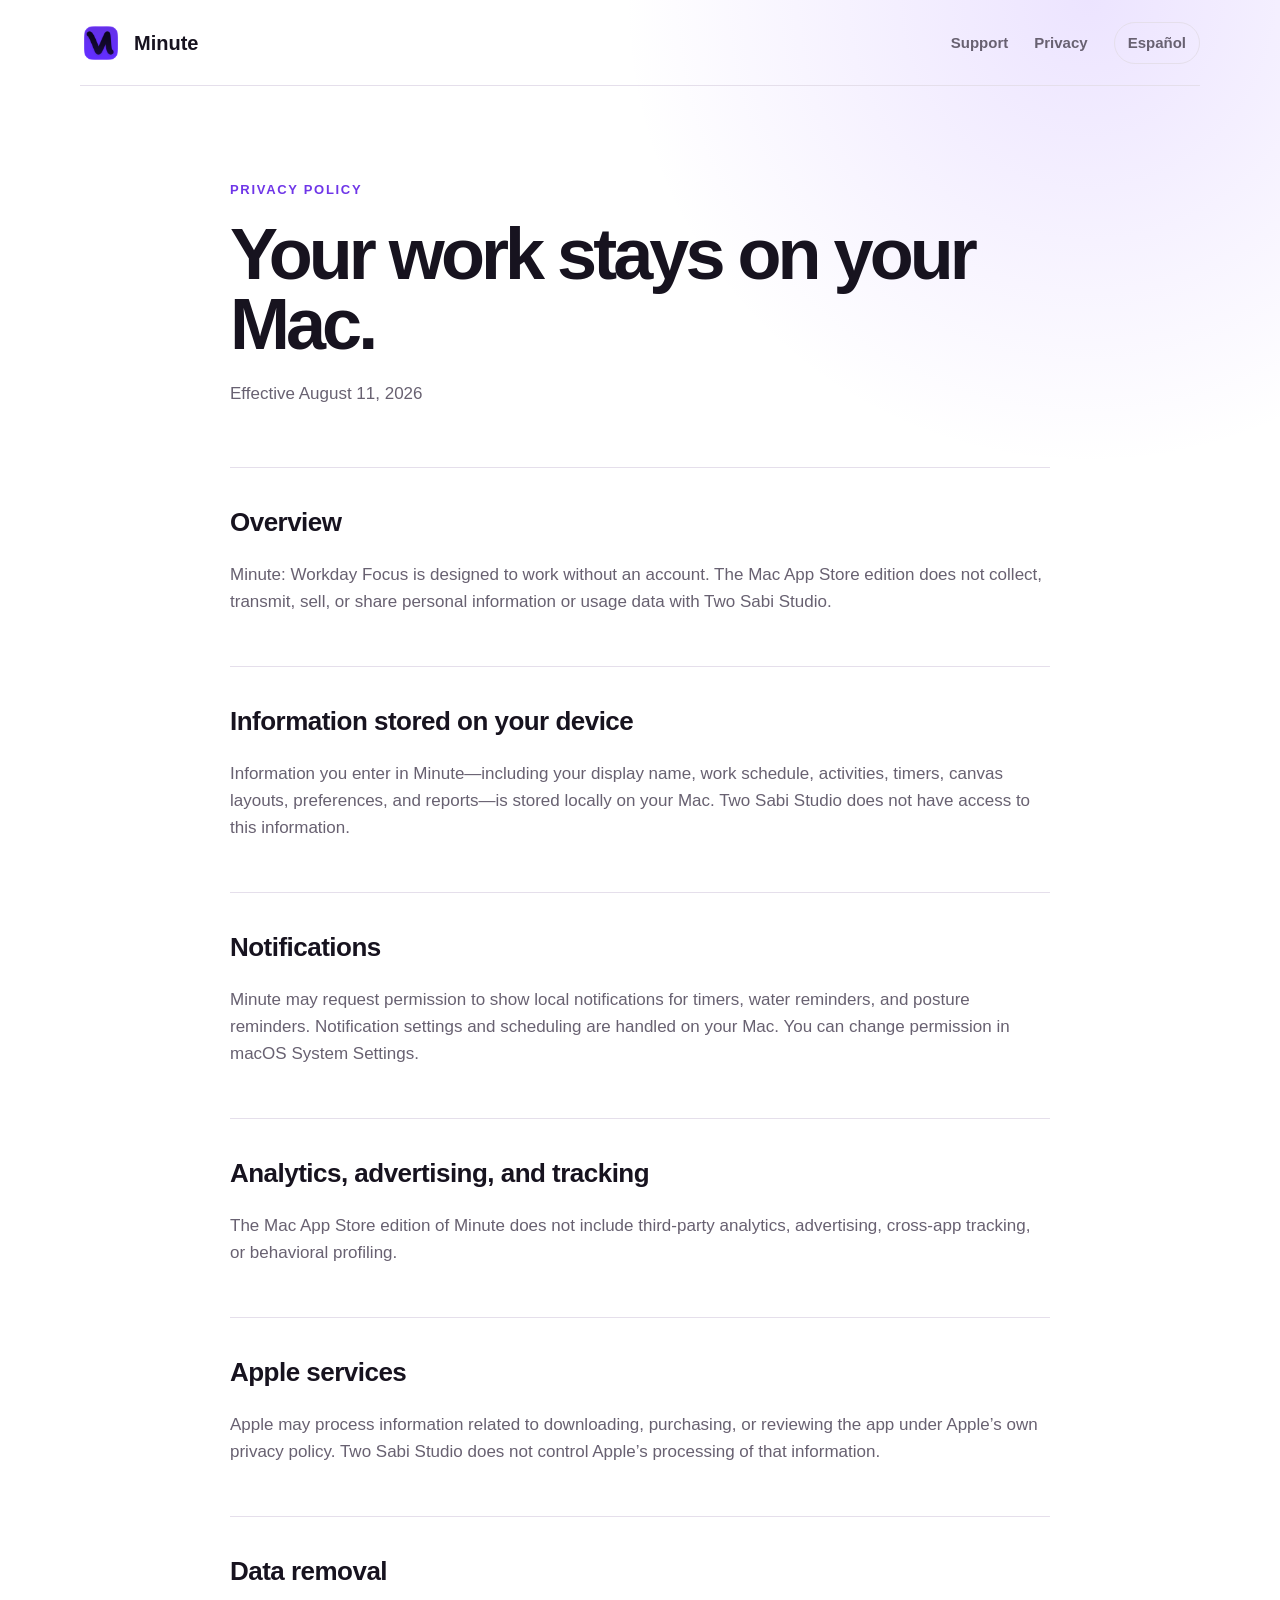
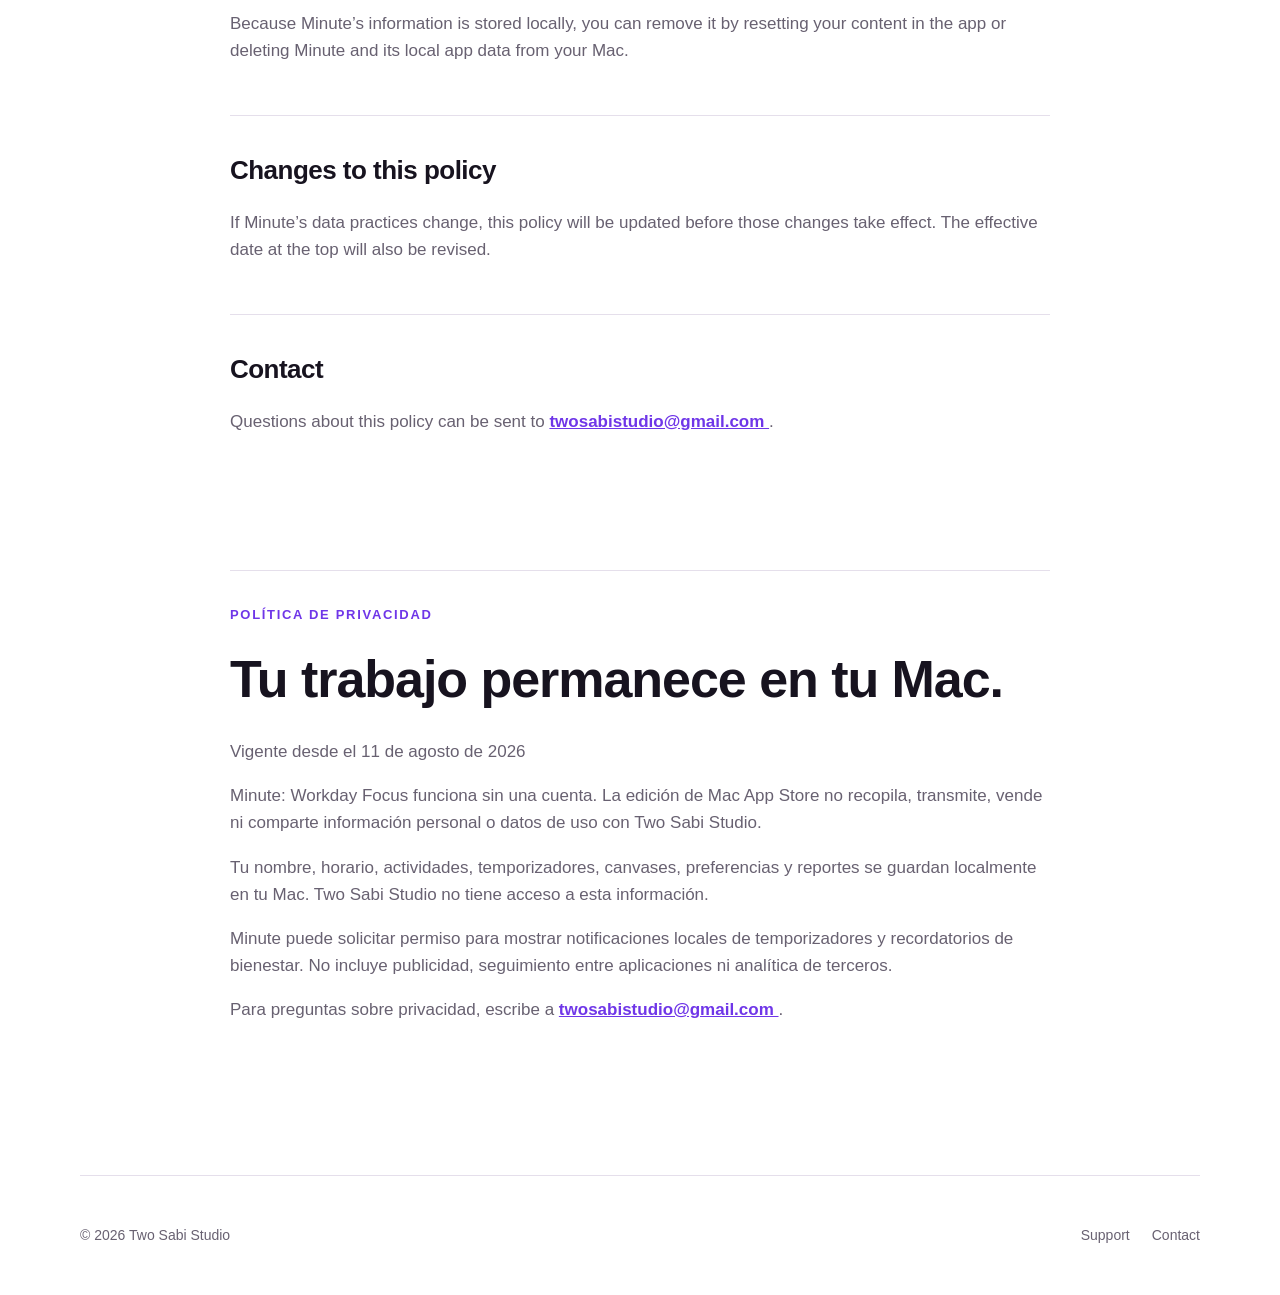
==== privacy.html @ 8495b017 "Publish Minute support and privacy pages" ====
<!doctype html>
<html lang="en">
  <head>
    <meta charset="UTF-8" />
    <meta name="viewport" content="width=device-width, initial-scale=1.0" />
    <meta name="description" content="Privacy Policy for Minute: Workday Focus." />
    <meta name="theme-color" content="#6f36e8" />
    <title>Minute Privacy Policy</title>
    <link rel="icon" href="icon.png" />
    <link rel="stylesheet" href="styles.css" />
  </head>
  <body>
    <header class="site-header">
      <a class="brand" href="./" aria-label="Minute Support home">
        <img src="icon.png" alt="" />
        <span>Minute</span>
      </a>
      <nav aria-label="Main navigation">
        <a href="./">Support</a>
        <a href="#english">Privacy</a>
        <a class="language-link" href="#es">Español</a>
      </nav>
    </header>

    <main class="policy" id="english">
      <div class="eyebrow">PRIVACY POLICY</div>
      <h1>Your work stays on your Mac.</h1>
      <p class="policy-date">Effective August 11, 2026</p>

      <section>
        <h2>Overview</h2>
        <p>
          Minute: Workday Focus is designed to work without an account. The Mac
          App Store edition does not collect, transmit, sell, or share personal
          information or usage data with Two Sabi Studio.
        </p>
      </section>

      <section>
        <h2>Information stored on your device</h2>
        <p>
          Information you enter in Minute—including your display name, work
          schedule, activities, timers, canvas layouts, preferences, and
          reports—is stored locally on your Mac. Two Sabi Studio does not have
          access to this information.
        </p>
      </section>

      <section>
        <h2>Notifications</h2>
        <p>
          Minute may request permission to show local notifications for timers,
          water reminders, and posture reminders. Notification settings and
          scheduling are handled on your Mac. You can change permission in
          macOS System Settings.
        </p>
      </section>

      <section>
        <h2>Analytics, advertising, and tracking</h2>
        <p>
          The Mac App Store edition of Minute does not include third-party
          analytics, advertising, cross-app tracking, or behavioral profiling.
        </p>
      </section>

      <section>
        <h2>Apple services</h2>
        <p>
          Apple may process information related to downloading, purchasing, or
          reviewing the app under Apple’s own privacy policy. Two Sabi Studio
          does not control Apple’s processing of that information.
        </p>
      </section>

      <section>
        <h2>Data removal</h2>
        <p>
          Because Minute’s information is stored locally, you can remove it by
          resetting your content in the app or deleting Minute and its local app
          data from your Mac.
        </p>
      </section>

      <section>
        <h2>Changes to this policy</h2>
        <p>
          If Minute’s data practices change, this policy will be updated before
          those changes take effect. The effective date at the top will also be
          revised.
        </p>
      </section>

      <section>
        <h2>Contact</h2>
        <p>
          Questions about this policy can be sent to
          <a href="mailto:twosabistudio@gmail.com?subject=Minute%20Privacy">
            twosabistudio@gmail.com
          </a>.
        </p>
      </section>

      <div class="policy-divider" aria-hidden="true"></div>

      <section id="es" lang="es">
        <div class="eyebrow">POLÍTICA DE PRIVACIDAD</div>
        <h2 class="spanish-title">Tu trabajo permanece en tu Mac.</h2>
        <p class="policy-date">Vigente desde el 11 de agosto de 2026</p>
        <p>
          Minute: Workday Focus funciona sin una cuenta. La edición de Mac App
          Store no recopila, transmite, vende ni comparte información personal
          o datos de uso con Two Sabi Studio.
        </p>
        <p>
          Tu nombre, horario, actividades, temporizadores, canvases,
          preferencias y reportes se guardan localmente en tu Mac. Two Sabi
          Studio no tiene acceso a esta información.
        </p>
        <p>
          Minute puede solicitar permiso para mostrar notificaciones locales de
          temporizadores y recordatorios de bienestar. No incluye publicidad,
          seguimiento entre aplicaciones ni analítica de terceros.
        </p>
        <p>
          Para preguntas sobre privacidad, escribe a
          <a href="mailto:twosabistudio@gmail.com?subject=Privacidad%20de%20Minute">
            twosabistudio@gmail.com
          </a>.
        </p>
      </section>
    </main>

    <footer>
      <span>© 2026 Two Sabi Studio</span>
      <div>
        <a href="./">Support</a>
        <a href="mailto:twosabistudio@gmail.com">Contact</a>
      </div>
    </footer>
  </body>
</html>
---- styles.css ----
:root {
  color-scheme: light;
  --ink: #17131f;
  --muted: #686171;
  --line: #e5dfeb;
  --surface: #f8f5fb;
  --purple: #6f36e8;
  --purple-dark: #4c16bb;
  font-family: -apple-system, BlinkMacSystemFont, "SF Pro Display", "Segoe UI", sans-serif;
}

* { box-sizing: border-box; }

html { scroll-behavior: smooth; }

body {
  margin: 0;
  color: var(--ink);
  background:
    radial-gradient(circle at 85% 0%, rgba(151, 105, 255, 0.18), transparent 29rem),
    #fff;
  font-size: 17px;
  line-height: 1.6;
}

a { color: inherit; }

.site-header,
main,
footer {
  width: min(1120px, calc(100% - 40px));
  margin-inline: auto;
}

.site-header {
  min-height: 86px;
  display: flex;
  align-items: center;
  justify-content: space-between;
  border-bottom: 1px solid var(--line);
}

.brand {
  display: inline-flex;
  align-items: center;
  gap: 12px;
  font-size: 20px;
  font-weight: 750;
  text-decoration: none;
}

.brand img {
  width: 42px;
  height: 42px;
  border-radius: 11px;
}

nav { display: flex; align-items: center; gap: 26px; }
nav a { color: var(--muted); font-size: 15px; font-weight: 650; text-decoration: none; }
nav a:hover, nav a:focus-visible { color: var(--purple); }

.language-link {
  padding: 8px 13px;
  border: 1px solid var(--line);
  border-radius: 999px;
}

.hero {
  max-width: 820px;
  padding: 108px 0 116px;
}

.eyebrow,
.section-heading > span,
.contact-card span {
  color: var(--purple);
  font-size: 13px;
  font-weight: 800;
  letter-spacing: 0.13em;
}

h1 {
  margin: 18px 0 20px;
  max-width: 790px;
  font-size: clamp(48px, 7vw, 84px);
  line-height: 0.98;
  letter-spacing: -0.055em;
}

.hero p {
  max-width: 680px;
  color: var(--muted);
  font-size: clamp(19px, 2.5vw, 25px);
  line-height: 1.45;
}

.primary-button {
  display: inline-block;
  margin-top: 22px;
  padding: 14px 22px;
  color: #fff;
  background: var(--purple);
  border-radius: 14px;
  font-weight: 750;
  text-decoration: none;
  box-shadow: 0 12px 28px rgba(83, 33, 195, 0.22);
}

.primary-button:hover, .primary-button:focus-visible { background: var(--purple-dark); }

.section { padding: 88px 0; border-top: 1px solid var(--line); }
.section-heading { margin-bottom: 40px; }
.section-heading h2, .contact-card h2 {
  margin: 8px 0 0;
  font-size: clamp(32px, 4vw, 48px);
  line-height: 1.08;
  letter-spacing: -0.035em;
}

.faq-grid {
  display: grid;
  grid-template-columns: repeat(2, minmax(0, 1fr));
  gap: 18px;
}

.faq-grid article {
  padding: 30px;
  background: rgba(248, 245, 251, 0.84);
  border: 1px solid var(--line);
  border-radius: 22px;
}

.faq-grid h3 { margin: 0 0 10px; font-size: 21px; }
.faq-grid p, .spanish p { margin: 0; color: var(--muted); }

.contact-card {
  display: grid;
  grid-template-columns: minmax(0, 1fr) auto;
  align-items: center;
  gap: 40px;
  margin-block: 78px;
  padding: clamp(32px, 6vw, 62px);
  color: #fff;
  background: linear-gradient(135deg, #231538, #5d26d3 70%, #8154f0);
  border-radius: 28px;
  box-shadow: 0 24px 70px rgba(65, 25, 143, 0.2);
}

.contact-card span { color: #d9c8ff; }
.contact-card p { margin-bottom: 0; color: #e8dff7; }
.contact-card > a {
  padding: 14px 18px;
  background: #fff;
  color: var(--purple-dark);
  border-radius: 13px;
  font-weight: 750;
  text-decoration: none;
}

.spanish { max-width: 760px; }
.spanish p + p { margin-top: 16px; }
.text-link { display: inline-block; margin-top: 24px; color: var(--purple); font-weight: 750; }

.policy { max-width: 820px; padding: 94px 0 100px; }
.policy h1 { font-size: clamp(44px, 6vw, 72px); }
.policy-date { color: var(--muted); }
.policy section { padding: 34px 0; border-top: 1px solid var(--line); }
.policy section:first-of-type { margin-top: 60px; }
.policy h2 { margin: 0 0 10px; font-size: 26px; letter-spacing: -0.02em; }
.policy section p { color: var(--muted); }
.policy section a { color: var(--purple); font-weight: 650; }
.policy-divider { height: 84px; }
.policy .spanish-title { margin-top: 12px; font-size: clamp(34px, 5vw, 52px); }

footer {
  min-height: 120px;
  display: flex;
  align-items: center;
  justify-content: space-between;
  gap: 24px;
  color: var(--muted);
  border-top: 1px solid var(--line);
  font-size: 14px;
}

footer div { display: flex; gap: 22px; }
footer a { text-decoration: none; }
footer a:hover, footer a:focus-visible { color: var(--purple); }

@media (max-width: 720px) {
  .site-header { align-items: flex-start; padding: 20px 0; }
  nav { gap: 12px; }
  nav a:not(.language-link) { display: none; }
  .hero { padding: 74px 0 82px; }
  .faq-grid { grid-template-columns: 1fr; }
  .contact-card { grid-template-columns: 1fr; }
  .contact-card > a { overflow-wrap: anywhere; text-align: center; }
  footer { align-items: flex-start; flex-direction: column; justify-content: center; }
}

@media (prefers-reduced-motion: reduce) {
  html { scroll-behavior: auto; }
}
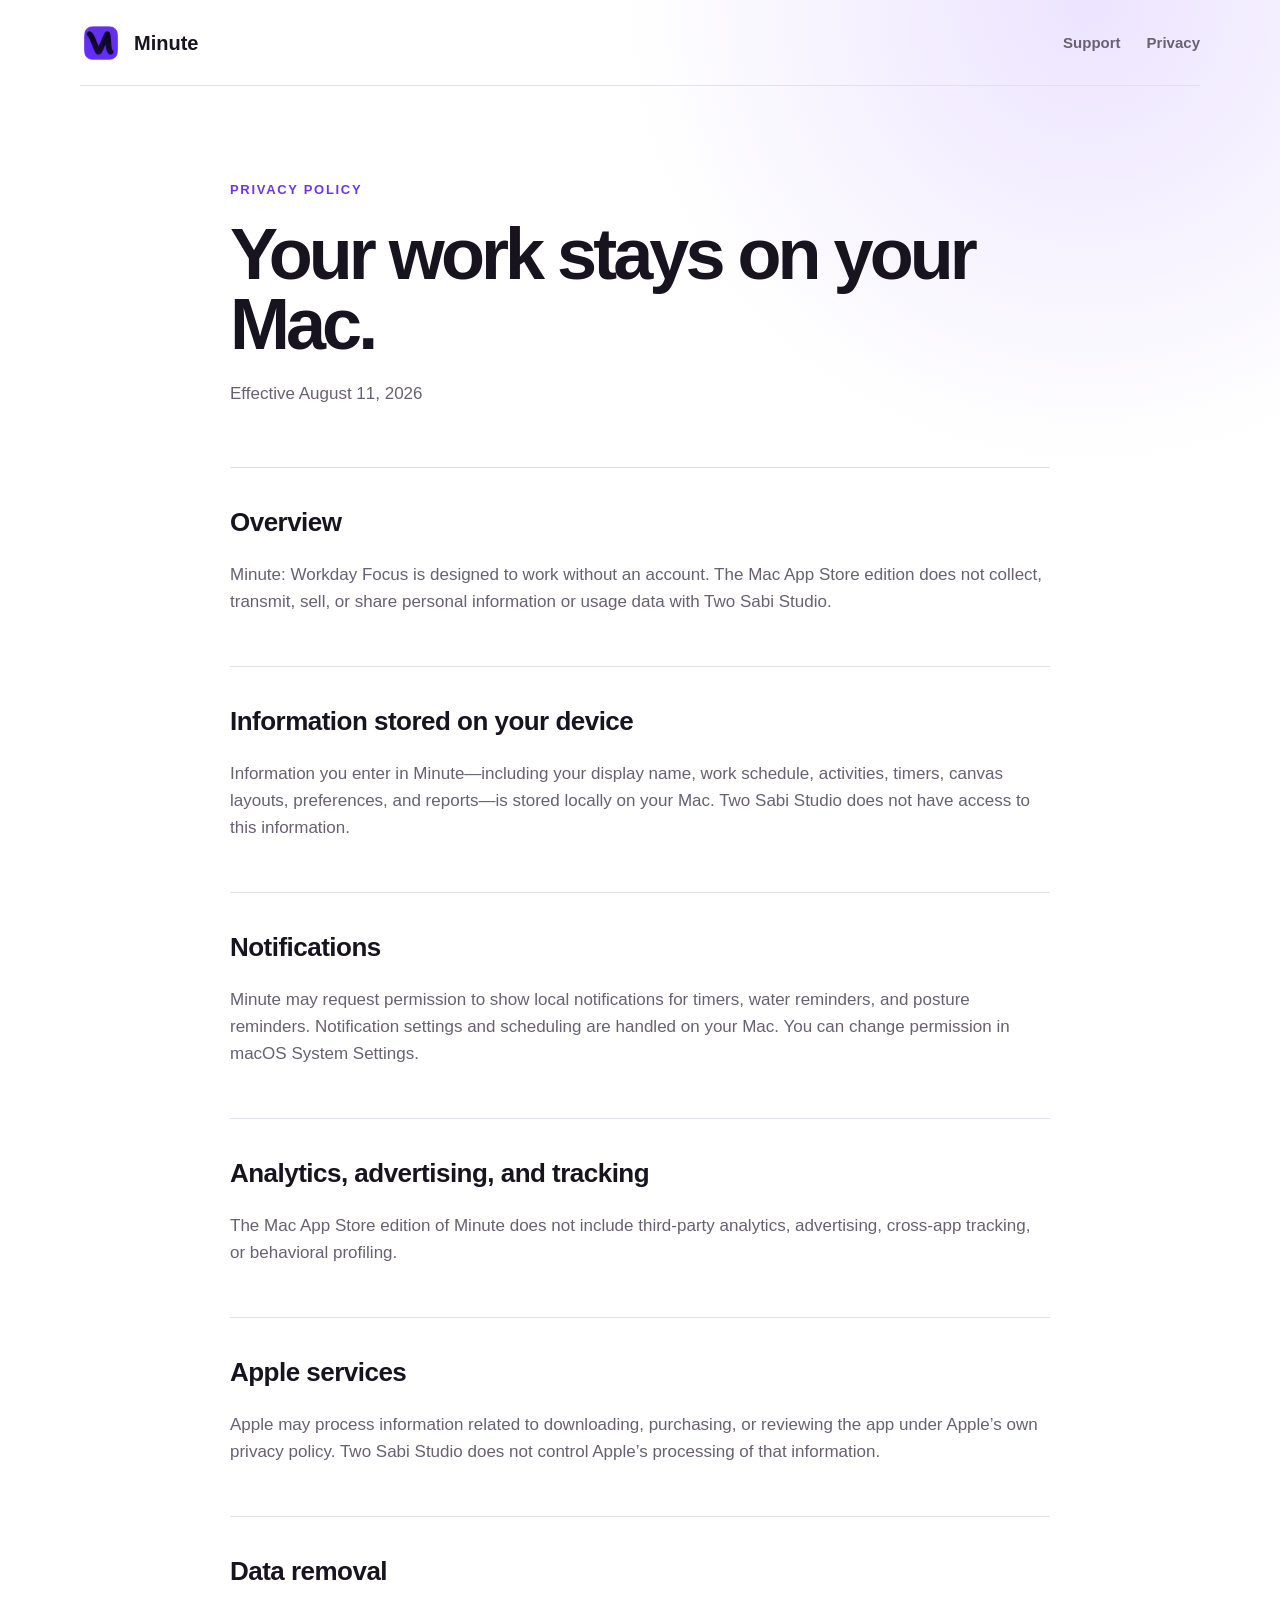
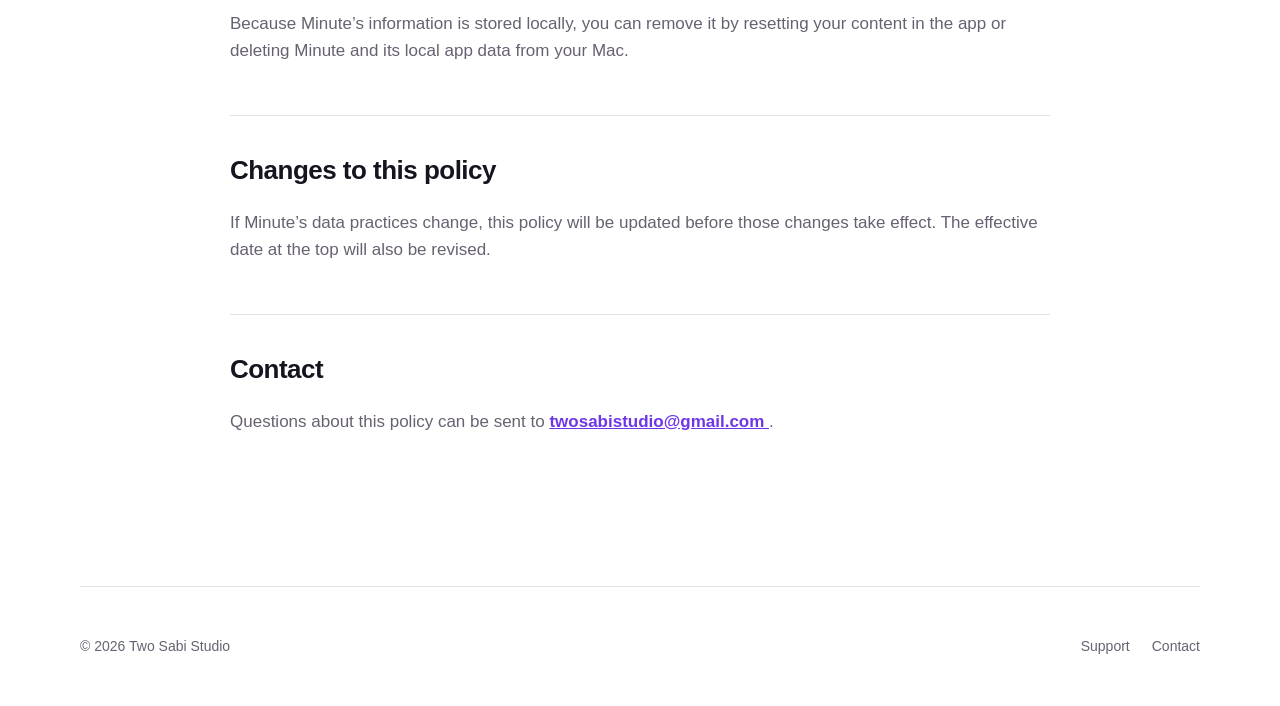
==== commit 38d790b3: "Make privacy policy English only" ====
--- a/privacy.html
+++ b/privacy.html
@@ -18,7 +18,6 @@
       <nav aria-label="Main navigation">
         <a href="./">Support</a>
         <a href="#english">Privacy</a>
-        <a class="language-link" href="#es">Español</a>
       </nav>
     </header>
 
@@ -101,34 +100,6 @@
         </p>
       </section>
 
-      <div class="policy-divider" aria-hidden="true"></div>
-
-      <section id="es" lang="es">
-        <div class="eyebrow">POLÍTICA DE PRIVACIDAD</div>
-        <h2 class="spanish-title">Tu trabajo permanece en tu Mac.</h2>
-        <p class="policy-date">Vigente desde el 11 de agosto de 2026</p>
-        <p>
-          Minute: Workday Focus funciona sin una cuenta. La edición de Mac App
-          Store no recopila, transmite, vende ni comparte información personal
-          o datos de uso con Two Sabi Studio.
-        </p>
-        <p>
-          Tu nombre, horario, actividades, temporizadores, canvases,
-          preferencias y reportes se guardan localmente en tu Mac. Two Sabi
-          Studio no tiene acceso a esta información.
-        </p>
-        <p>
-          Minute puede solicitar permiso para mostrar notificaciones locales de
-          temporizadores y recordatorios de bienestar. No incluye publicidad,
-          seguimiento entre aplicaciones ni analítica de terceros.
-        </p>
-        <p>
-          Para preguntas sobre privacidad, escribe a
-          <a href="mailto:twosabistudio@gmail.com?subject=Privacidad%20de%20Minute">
-            twosabistudio@gmail.com
-          </a>.
-        </p>
-      </section>
     </main>
 
     <footer>
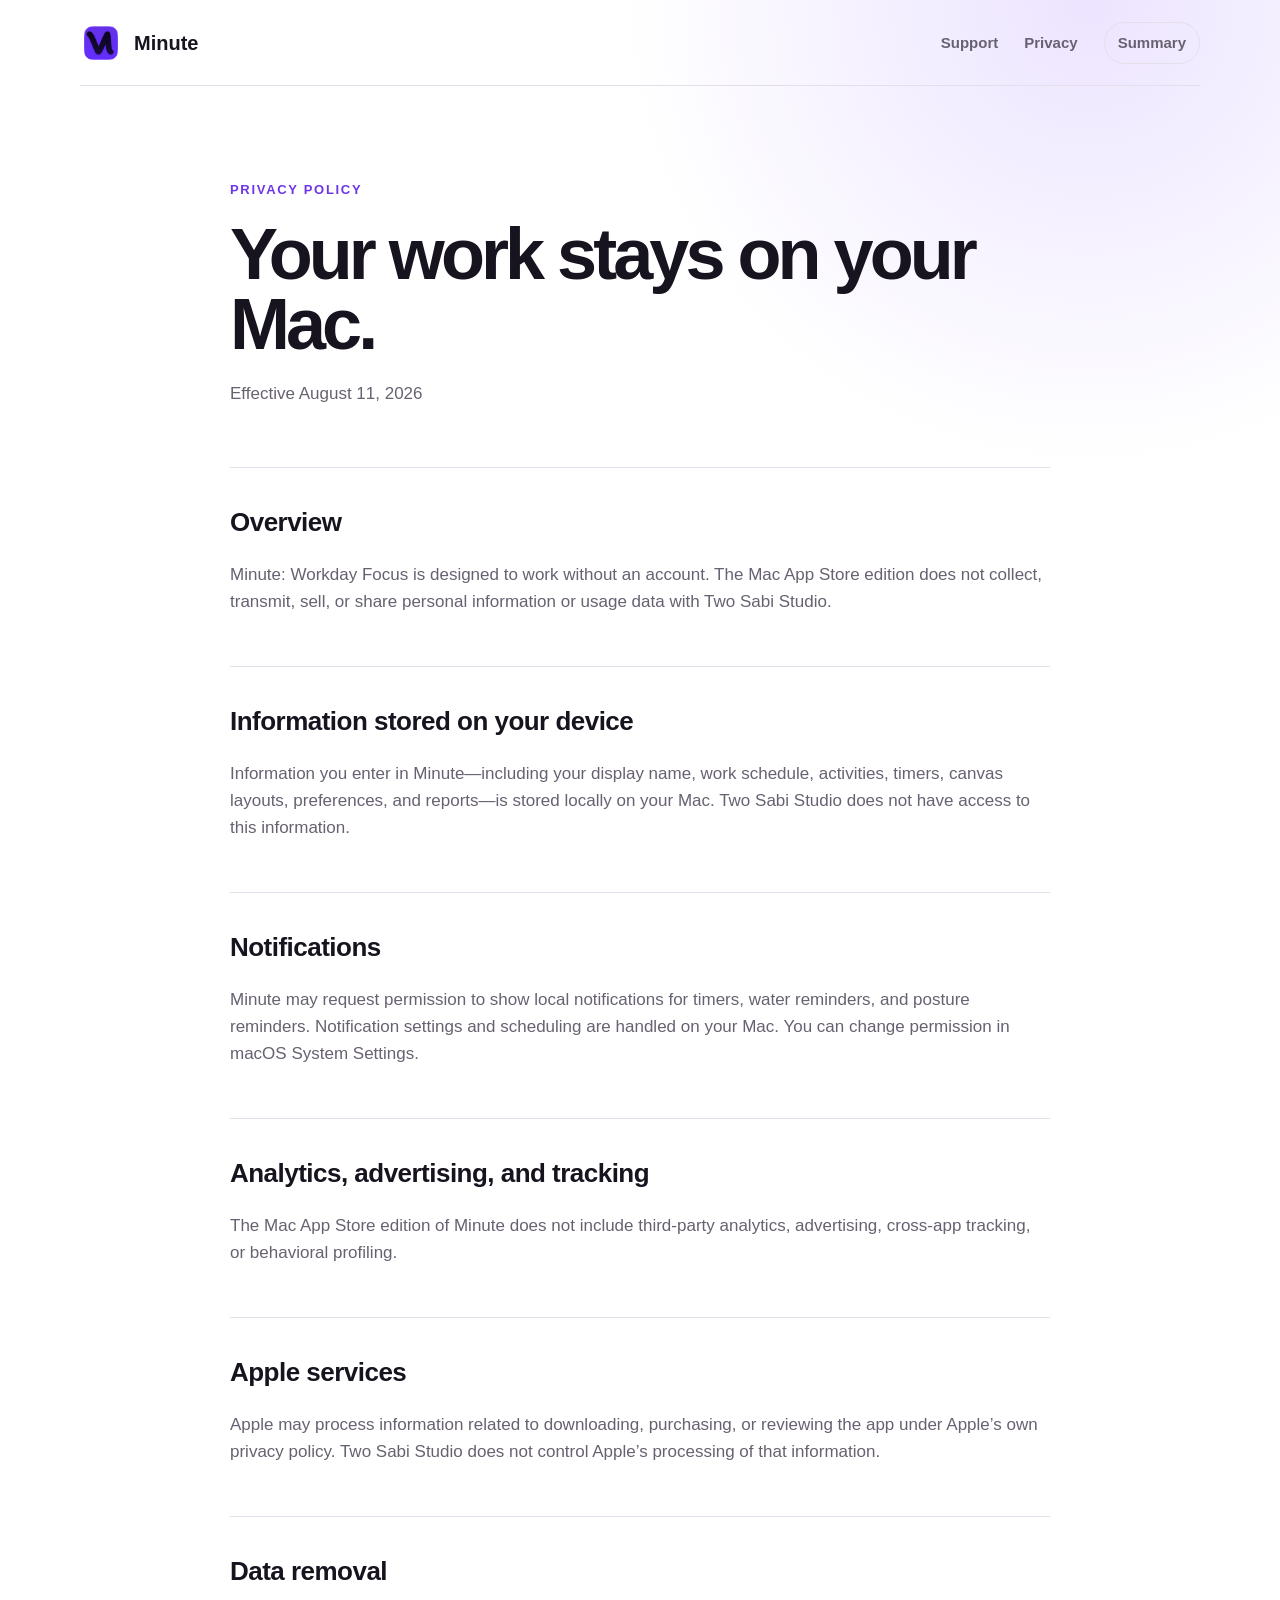
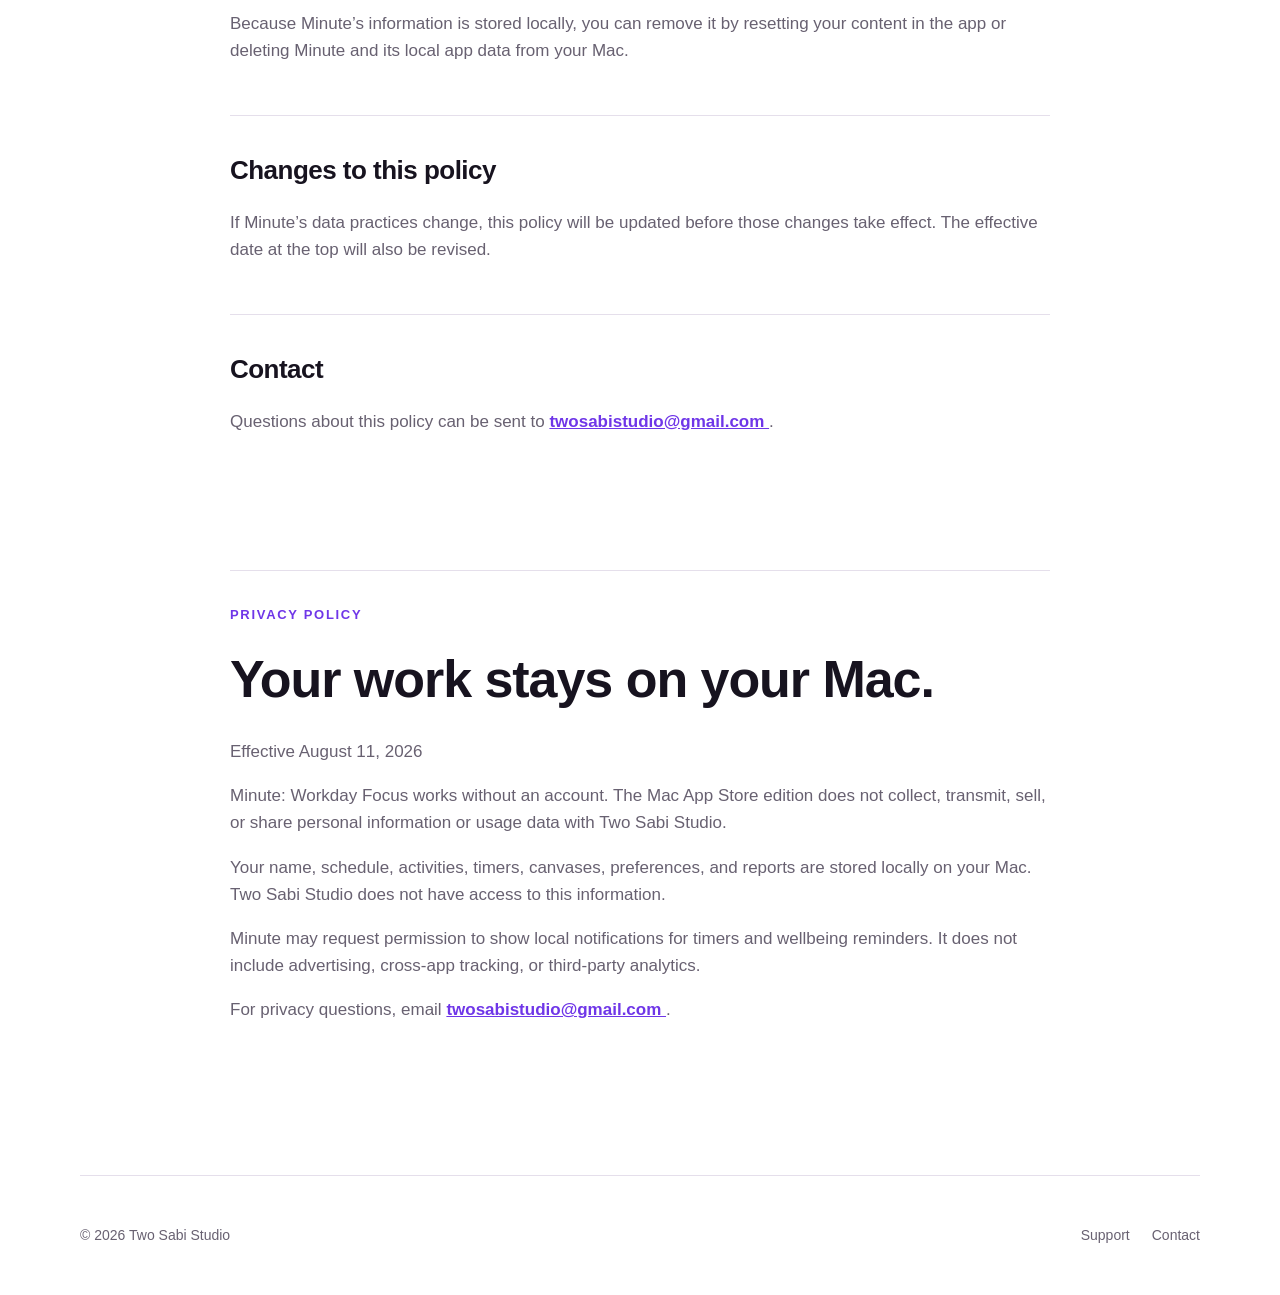
==== commit 381da00e: "Restore privacy summary in English" ====
--- a/privacy.html
+++ b/privacy.html
@@ -18,6 +18,7 @@
       <nav aria-label="Main navigation">
         <a href="./">Support</a>
         <a href="#english">Privacy</a>
+        <a class="language-link" href="#summary">Summary</a>
       </nav>
     </header>
 
@@ -100,6 +101,35 @@
         </p>
       </section>
 
+      <div class="policy-divider" aria-hidden="true"></div>
+
+      <section id="summary">
+        <div class="eyebrow">PRIVACY POLICY</div>
+        <h2 class="summary-title">Your work stays on your Mac.</h2>
+        <p class="policy-date">Effective August 11, 2026</p>
+        <p>
+          Minute: Workday Focus works without an account. The Mac App Store
+          edition does not collect, transmit, sell, or share personal
+          information or usage data with Two Sabi Studio.
+        </p>
+        <p>
+          Your name, schedule, activities, timers, canvases, preferences, and
+          reports are stored locally on your Mac. Two Sabi Studio does not have
+          access to this information.
+        </p>
+        <p>
+          Minute may request permission to show local notifications for timers
+          and wellbeing reminders. It does not include advertising, cross-app
+          tracking, or third-party analytics.
+        </p>
+        <p>
+          For privacy questions, email
+          <a href="mailto:twosabistudio@gmail.com?subject=Minute%20Privacy">
+            twosabistudio@gmail.com
+          </a>.
+        </p>
+      </section>
+
     </main>
 
     <footer>
--- a/styles.css
+++ b/styles.css
@@ -170,7 +170,7 @@
 .policy section p { color: var(--muted); }
 .policy section a { color: var(--purple); font-weight: 650; }
 .policy-divider { height: 84px; }
-.policy .spanish-title { margin-top: 12px; font-size: clamp(34px, 5vw, 52px); }
+.policy .summary-title { margin-top: 12px; font-size: clamp(34px, 5vw, 52px); }
 
 footer {
   min-height: 120px;
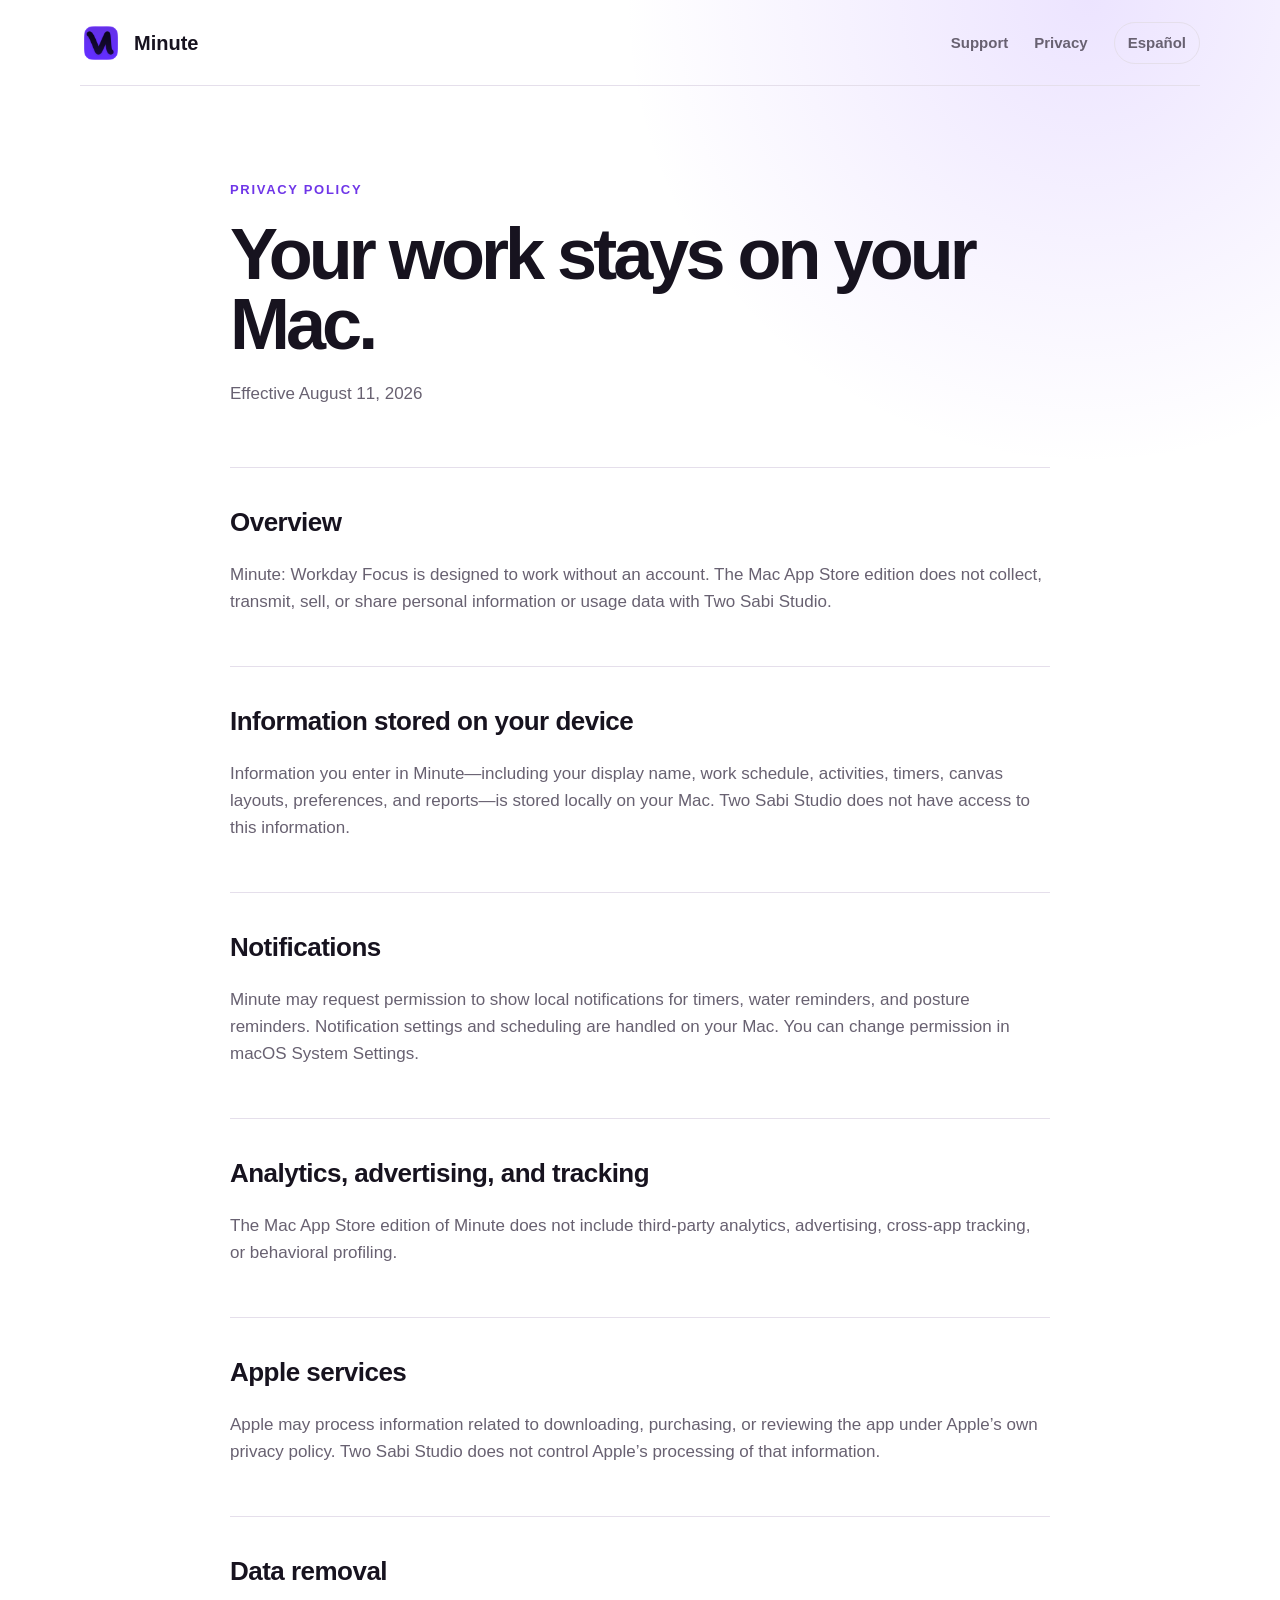
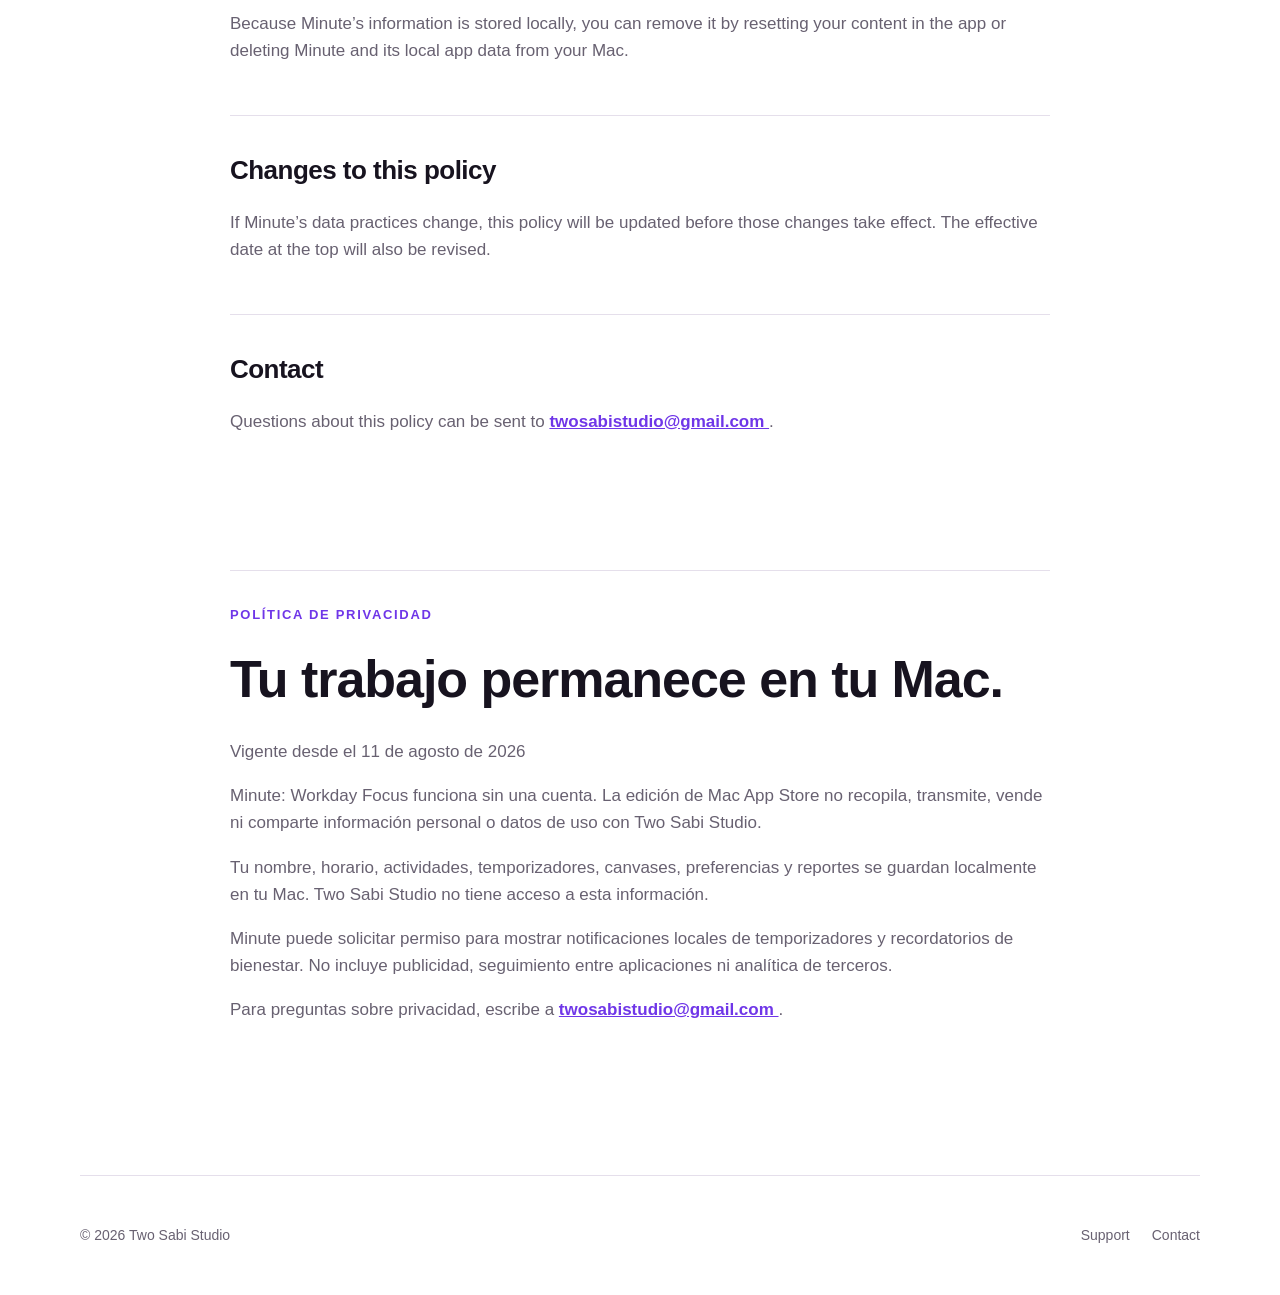
==== commit 7dcf5f5e: "Restore bilingual privacy page" ====
--- a/privacy.html
+++ b/privacy.html
@@ -18,7 +18,7 @@
       <nav aria-label="Main navigation">
         <a href="./">Support</a>
         <a href="#english">Privacy</a>
-        <a class="language-link" href="#summary">Summary</a>
+        <a class="language-link" href="#es">Español</a>
       </nav>
     </header>
 
@@ -103,33 +103,32 @@
 
       <div class="policy-divider" aria-hidden="true"></div>
 
-      <section id="summary">
-        <div class="eyebrow">PRIVACY POLICY</div>
-        <h2 class="summary-title">Your work stays on your Mac.</h2>
-        <p class="policy-date">Effective August 11, 2026</p>
+      <section id="es" lang="es">
+        <div class="eyebrow">POLÍTICA DE PRIVACIDAD</div>
+        <h2 class="spanish-title">Tu trabajo permanece en tu Mac.</h2>
+        <p class="policy-date">Vigente desde el 11 de agosto de 2026</p>
         <p>
-          Minute: Workday Focus works without an account. The Mac App Store
-          edition does not collect, transmit, sell, or share personal
-          information or usage data with Two Sabi Studio.
+          Minute: Workday Focus funciona sin una cuenta. La edición de Mac App
+          Store no recopila, transmite, vende ni comparte información personal
+          o datos de uso con Two Sabi Studio.
         </p>
         <p>
-          Your name, schedule, activities, timers, canvases, preferences, and
-          reports are stored locally on your Mac. Two Sabi Studio does not have
-          access to this information.
+          Tu nombre, horario, actividades, temporizadores, canvases,
+          preferencias y reportes se guardan localmente en tu Mac. Two Sabi
+          Studio no tiene acceso a esta información.
         </p>
         <p>
-          Minute may request permission to show local notifications for timers
-          and wellbeing reminders. It does not include advertising, cross-app
-          tracking, or third-party analytics.
+          Minute puede solicitar permiso para mostrar notificaciones locales de
+          temporizadores y recordatorios de bienestar. No incluye publicidad,
+          seguimiento entre aplicaciones ni analítica de terceros.
         </p>
         <p>
-          For privacy questions, email
-          <a href="mailto:twosabistudio@gmail.com?subject=Minute%20Privacy">
+          Para preguntas sobre privacidad, escribe a
+          <a href="mailto:twosabistudio@gmail.com?subject=Privacidad%20de%20Minute">
             twosabistudio@gmail.com
           </a>.
         </p>
       </section>
-
     </main>
 
     <footer>
--- a/styles.css
+++ b/styles.css
@@ -170,7 +170,7 @@
 .policy section p { color: var(--muted); }
 .policy section a { color: var(--purple); font-weight: 650; }
 .policy-divider { height: 84px; }
-.policy .summary-title { margin-top: 12px; font-size: clamp(34px, 5vw, 52px); }
+.policy .spanish-title { margin-top: 12px; font-size: clamp(34px, 5vw, 52px); }
 
 footer {
   min-height: 120px;
